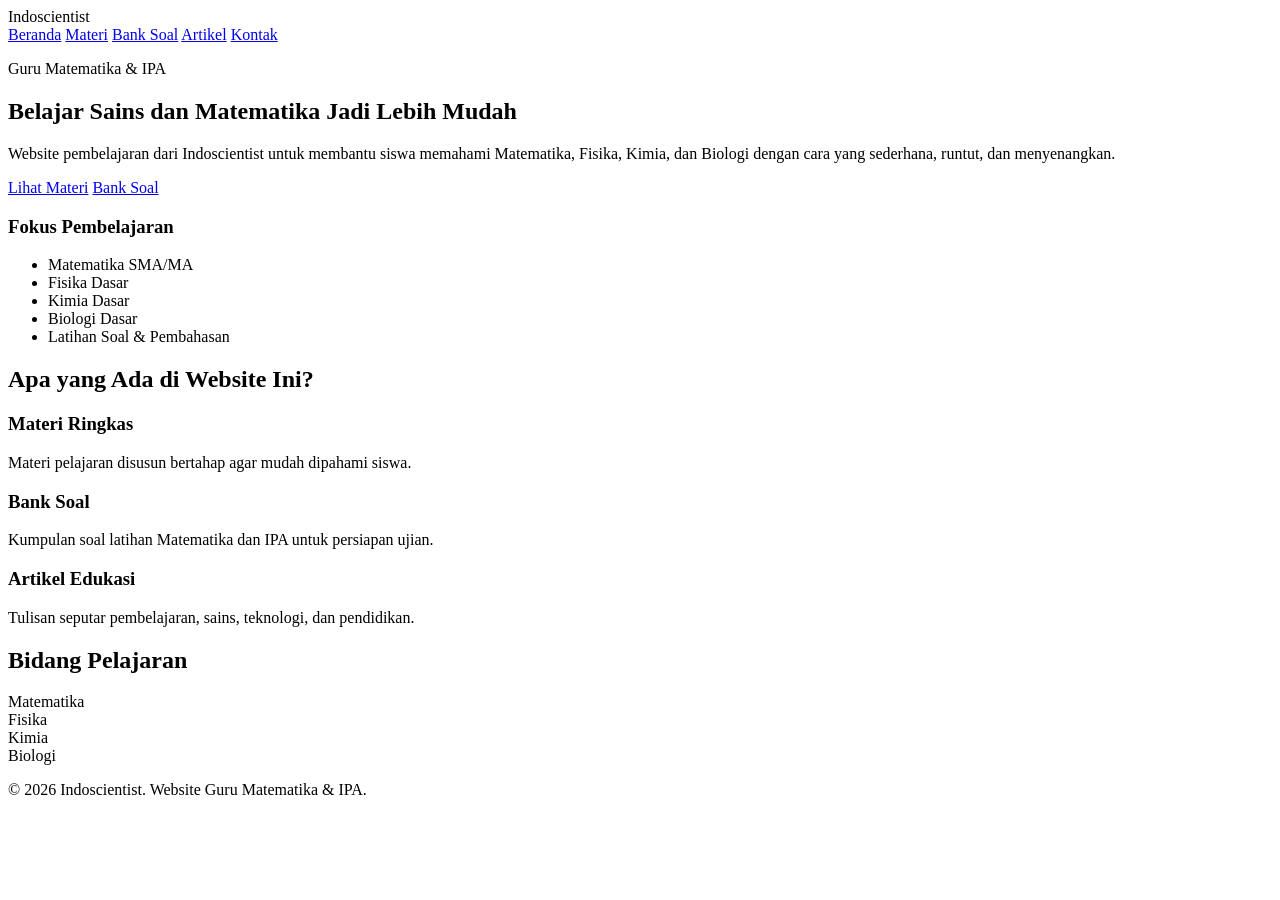
==== index.html @ 5d85f23a "Create index.html" ====
<!DOCTYPE html>
<html lang="id">
<head>
  <meta charset="UTF-8" />
  <meta name="viewport" content="width=device-width, initial-scale=1.0" />
  <title>Indoscientist | Guru Matematika & IPA</title>
  <link rel="stylesheet" href="css/style.css" />
</head>
<body>

  <header class="navbar">
    <div class="logo">Indoscientist</div>
    <nav>
      <a href="index.html">Beranda</a>
      <a href="materi.html">Materi</a>
      <a href="bank-soal.html">Bank Soal</a>
      <a href="artikel.html">Artikel</a>
      <a href="kontak.html">Kontak</a>
    </nav>
  </header>

  <section class="hero">
    <div class="hero-text">
      <p class="badge">Guru Matematika & IPA</p>
      <h1>Belajar Sains dan Matematika Jadi Lebih Mudah</h1>
      <p>
        Website pembelajaran dari Indoscientist untuk membantu siswa memahami
        Matematika, Fisika, Kimia, dan Biologi dengan cara yang sederhana,
        runtut, dan menyenangkan.
      </p>
      <div class="hero-buttons">
        <a href="materi.html" class="btn-primary">Lihat Materi</a>
        <a href="bank-soal.html" class="btn-secondary">Bank Soal</a>
      </div>
    </div>

    <div class="hero-card">
      <h3>Fokus Pembelajaran</h3>
      <ul>
        <li>Matematika SMA/MA</li>
        <li>Fisika Dasar</li>
        <li>Kimia Dasar</li>
        <li>Biologi Dasar</li>
        <li>Latihan Soal & Pembahasan</li>
      </ul>
    </div>
  </section>

  <section class="features">
    <h2>Apa yang Ada di Website Ini?</h2>

    <div class="feature-grid">
      <div class="feature-card">
        <h3>Materi Ringkas</h3>
        <p>Materi pelajaran disusun bertahap agar mudah dipahami siswa.</p>
      </div>

      <div class="feature-card">
        <h3>Bank Soal</h3>
        <p>Kumpulan soal latihan Matematika dan IPA untuk persiapan ujian.</p>
      </div>

      <div class="feature-card">
        <h3>Artikel Edukasi</h3>
        <p>Tulisan seputar pembelajaran, sains, teknologi, dan pendidikan.</p>
      </div>
    </div>
  </section>

  <section class="subjects">
    <h2>Bidang Pelajaran</h2>

    <div class="subject-grid">
      <div class="subject-card">Matematika</div>
      <div class="subject-card">Fisika</div>
      <div class="subject-card">Kimia</div>
      <div class="subject-card">Biologi</div>
    </div>
  </section>

  <footer>
    <p>&copy; 2026 Indoscientist. Website Guru Matematika & IPA.</p>
  </footer>

</body>
</html>
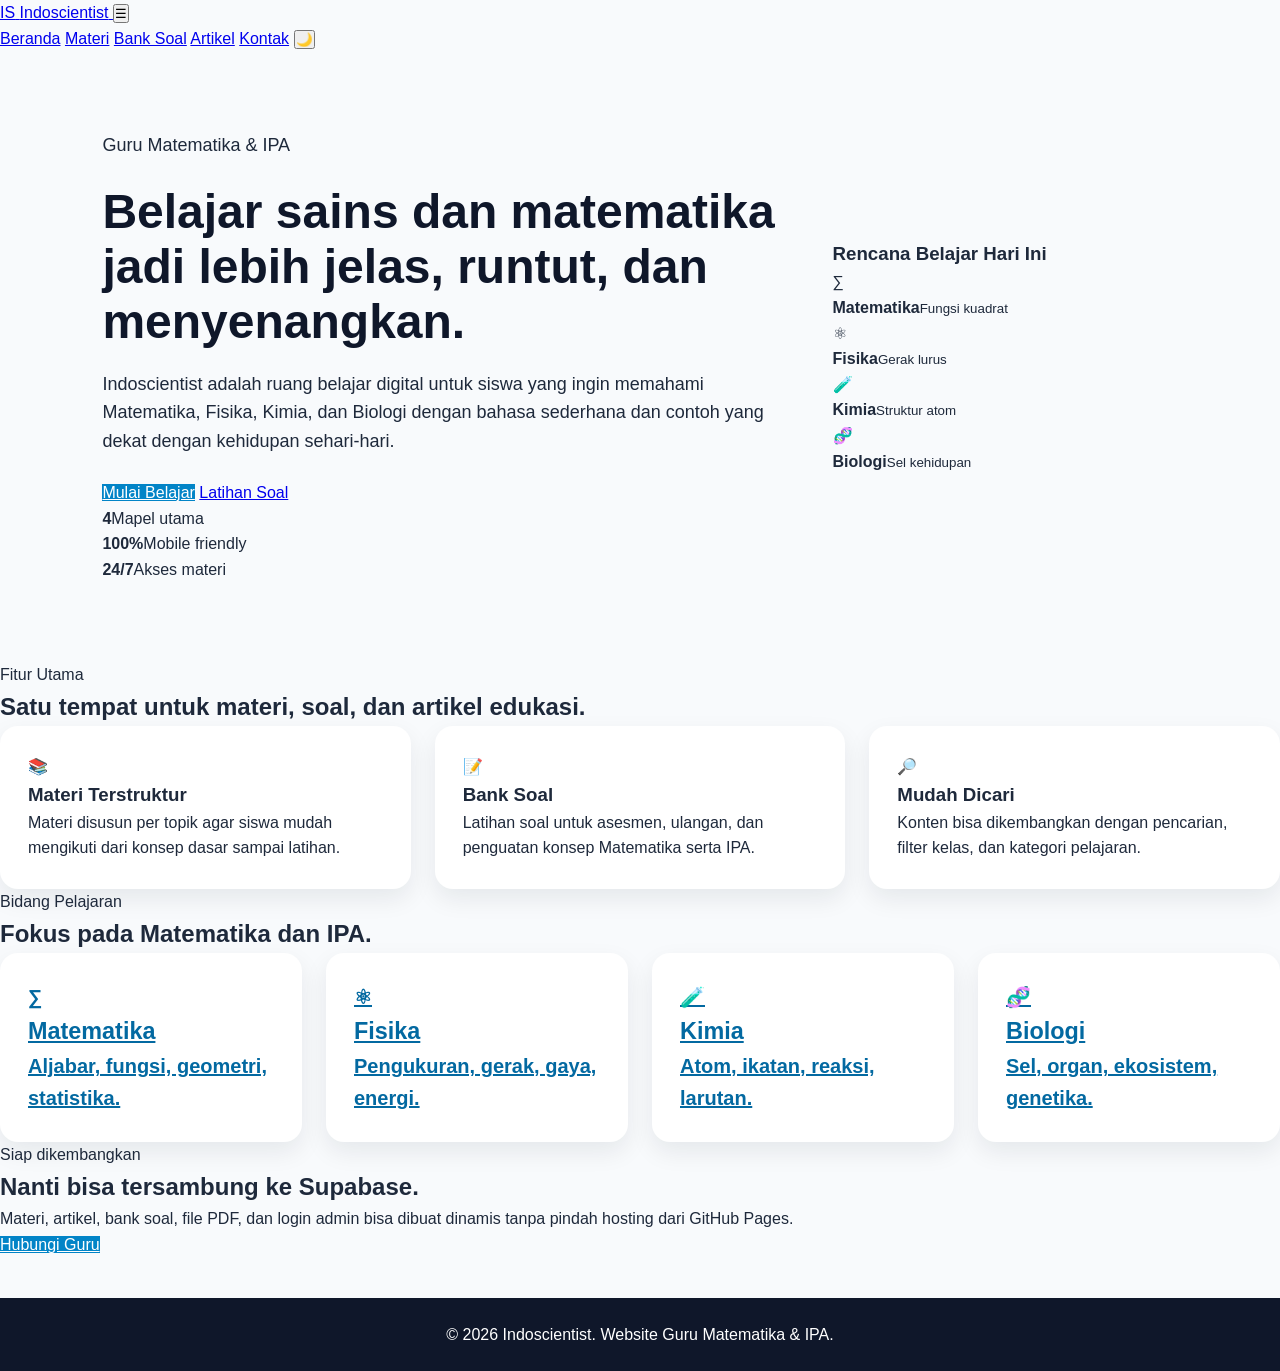
==== commit 192d5f22: "Add files via upload" ====
--- a/index.html
+++ b/index.html
@@ -3,84 +3,108 @@
 <head>
   <meta charset="UTF-8" />
   <meta name="viewport" content="width=device-width, initial-scale=1.0" />
+  <meta name="description" content="Website pembelajaran Indoscientist untuk materi Matematika dan IPA." />
   <title>Indoscientist | Guru Matematika & IPA</title>
+  <link rel="preconnect" href="https://fonts.googleapis.com">
+  <link rel="preconnect" href="https://fonts.gstatic.com" crossorigin>
+  <link href="https://fonts.googleapis.com/css2?family=Inter:wght@400;500;600;700;800&display=swap" rel="stylesheet">
   <link rel="stylesheet" href="css/style.css" />
 </head>
 <body>
+  <header class="site-header">
+    <a class="brand" href="index.html">
+      <span class="brand-mark">IS</span>
+      <span>Indoscientist</span>
+    </a>
 
-  <header class="navbar">
-    <div class="logo">Indoscientist</div>
-    <nav>
-      <a href="index.html">Beranda</a>
+    <button class="nav-toggle" id="navToggle" aria-label="Buka menu">☰</button>
+
+    <nav class="site-nav" id="siteNav">
+      <a href="index.html" class="active">Beranda</a>
       <a href="materi.html">Materi</a>
       <a href="bank-soal.html">Bank Soal</a>
       <a href="artikel.html">Artikel</a>
       <a href="kontak.html">Kontak</a>
+      <button class="theme-toggle" id="themeToggle" type="button">🌙</button>
     </nav>
   </header>
 
-  <section class="hero">
-    <div class="hero-text">
-      <p class="badge">Guru Matematika & IPA</p>
-      <h1>Belajar Sains dan Matematika Jadi Lebih Mudah</h1>
-      <p>
-        Website pembelajaran dari Indoscientist untuk membantu siswa memahami
-        Matematika, Fisika, Kimia, dan Biologi dengan cara yang sederhana,
-        runtut, dan menyenangkan.
-      </p>
-      <div class="hero-buttons">
-        <a href="materi.html" class="btn-primary">Lihat Materi</a>
-        <a href="bank-soal.html" class="btn-secondary">Bank Soal</a>
-      </div>
-    </div>
-
-    <div class="hero-card">
-      <h3>Fokus Pembelajaran</h3>
-      <ul>
-        <li>Matematika SMA/MA</li>
-        <li>Fisika Dasar</li>
-        <li>Kimia Dasar</li>
-        <li>Biologi Dasar</li>
-        <li>Latihan Soal & Pembahasan</li>
-      </ul>
-    </div>
-  </section>
-
-  <section class="features">
-    <h2>Apa yang Ada di Website Ini?</h2>
-
-    <div class="feature-grid">
-      <div class="feature-card">
-        <h3>Materi Ringkas</h3>
-        <p>Materi pelajaran disusun bertahap agar mudah dipahami siswa.</p>
+  <main>
+    <section class="hero section">
+      <div class="hero-content reveal">
+        <p class="eyebrow">Guru Matematika & IPA</p>
+        <h1>Belajar sains dan matematika jadi lebih jelas, runtut, dan menyenangkan.</h1>
+        <p class="hero-subtitle">
+          Indoscientist adalah ruang belajar digital untuk siswa yang ingin memahami Matematika, Fisika, Kimia, dan Biologi dengan bahasa sederhana dan contoh yang dekat dengan kehidupan sehari-hari.
+        </p>
+        <div class="hero-actions">
+          <a href="materi.html" class="btn btn-primary">Mulai Belajar</a>
+          <a href="bank-soal.html" class="btn btn-ghost">Latihan Soal</a>
+        </div>
+        <div class="stats-row">
+          <div><strong>4</strong><span>Mapel utama</span></div>
+          <div><strong>100%</strong><span>Mobile friendly</span></div>
+          <div><strong>24/7</strong><span>Akses materi</span></div>
+        </div>
       </div>
 
-      <div class="feature-card">
-        <h3>Bank Soal</h3>
-        <p>Kumpulan soal latihan Matematika dan IPA untuk persiapan ujian.</p>
+      <div class="hero-visual reveal">
+        <div class="orb orb-one"></div>
+        <div class="orb orb-two"></div>
+        <div class="dashboard-card main-card">
+          <div class="card-topline">
+            <span></span><span></span><span></span>
+          </div>
+          <h3>Rencana Belajar Hari Ini</h3>
+          <div class="lesson-list">
+            <div class="lesson-item"><span>∑</span><div><b>Matematika</b><small>Fungsi kuadrat</small></div></div>
+            <div class="lesson-item"><span>⚛</span><div><b>Fisika</b><small>Gerak lurus</small></div></div>
+            <div class="lesson-item"><span>🧪</span><div><b>Kimia</b><small>Struktur atom</small></div></div>
+            <div class="lesson-item"><span>🧬</span><div><b>Biologi</b><small>Sel kehidupan</small></div></div>
+          </div>
+        </div>
       </div>
+    </section>
 
-      <div class="feature-card">
-        <h3>Artikel Edukasi</h3>
-        <p>Tulisan seputar pembelajaran, sains, teknologi, dan pendidikan.</p>
+    <section class="section">
+      <div class="section-heading reveal">
+        <p class="eyebrow">Fitur Utama</p>
+        <h2>Satu tempat untuk materi, soal, dan artikel edukasi.</h2>
       </div>
-    </div>
-  </section>
+      <div class="feature-grid">
+        <article class="feature-card reveal"><div class="icon">📚</div><h3>Materi Terstruktur</h3><p>Materi disusun per topik agar siswa mudah mengikuti dari konsep dasar sampai latihan.</p></article>
+        <article class="feature-card reveal"><div class="icon">📝</div><h3>Bank Soal</h3><p>Latihan soal untuk asesmen, ulangan, dan penguatan konsep Matematika serta IPA.</p></article>
+        <article class="feature-card reveal"><div class="icon">🔎</div><h3>Mudah Dicari</h3><p>Konten bisa dikembangkan dengan pencarian, filter kelas, dan kategori pelajaran.</p></article>
+      </div>
+    </section>
 
-  <section class="subjects">
-    <h2>Bidang Pelajaran</h2>
+    <section class="section subjects-section">
+      <div class="section-heading reveal">
+        <p class="eyebrow">Bidang Pelajaran</p>
+        <h2>Fokus pada Matematika dan IPA.</h2>
+      </div>
+      <div class="subject-grid">
+        <a class="subject-card reveal" href="materi.html"><span>∑</span><h3>Matematika</h3><p>Aljabar, fungsi, geometri, statistika.</p></a>
+        <a class="subject-card reveal" href="materi.html"><span>⚛</span><h3>Fisika</h3><p>Pengukuran, gerak, gaya, energi.</p></a>
+        <a class="subject-card reveal" href="materi.html"><span>🧪</span><h3>Kimia</h3><p>Atom, ikatan, reaksi, larutan.</p></a>
+        <a class="subject-card reveal" href="materi.html"><span>🧬</span><h3>Biologi</h3><p>Sel, organ, ekosistem, genetika.</p></a>
+      </div>
+    </section>
 
-    <div class="subject-grid">
-      <div class="subject-card">Matematika</div>
-      <div class="subject-card">Fisika</div>
-      <div class="subject-card">Kimia</div>
-      <div class="subject-card">Biologi</div>
-    </div>
-  </section>
+    <section class="cta section reveal">
+      <div>
+        <p class="eyebrow">Siap dikembangkan</p>
+        <h2>Nanti bisa tersambung ke Supabase.</h2>
+        <p>Materi, artikel, bank soal, file PDF, dan login admin bisa dibuat dinamis tanpa pindah hosting dari GitHub Pages.</p>
+      </div>
+      <a class="btn btn-primary" href="kontak.html">Hubungi Guru</a>
+    </section>
+  </main>
 
-  <footer>
-    <p>&copy; 2026 Indoscientist. Website Guru Matematika & IPA.</p>
+  <footer class="site-footer">
+    <p>© 2026 Indoscientist. Website Guru Matematika & IPA.</p>
   </footer>
 
+  <script src="js/app.js"></script>
 </body>
 </html>
--- a/css/style.css
+++ b/css/style.css
@@ -0,0 +1,287 @@
+* {
+  margin: 0;
+  padding: 0;
+  box-sizing: border-box;
+  font-family: Arial, sans-serif;
+}
+
+body {
+  background: #f8fafc;
+  color: #1e293b;
+  line-height: 1.6;
+}
+
+.navbar {
+  background: #0f172a;
+  color: white;
+  padding: 18px 8%;
+  display: flex;
+  justify-content: space-between;
+  align-items: center;
+}
+
+.logo {
+  font-size: 24px;
+  font-weight: bold;
+}
+
+.navbar nav a {
+  color: white;
+  text-decoration: none;
+  margin-left: 24px;
+  font-weight: 500;
+}
+
+.navbar nav a:hover {
+  color: #38bdf8;
+}
+
+.hero {
+  padding: 80px 8%;
+  display: grid;
+  grid-template-columns: 2fr 1fr;
+  gap: 40px;
+  align-items: center;
+}
+
+.badge {
+  display: inline-block;
+  background: #e0f2fe;
+  color: #0369a1;
+  padding: 8px 14px;
+  border-radius: 999px;
+  font-weight: bold;
+  margin-bottom: 16px;
+}
+
+.hero h1 {
+  font-size: 48px;
+  line-height: 1.15;
+  margin-bottom: 20px;
+  color: #0f172a;
+}
+
+.hero p {
+  font-size: 18px;
+  margin-bottom: 24px;
+}
+
+.hero-buttons a {
+  display: inline-block;
+  padding: 12px 20px;
+  border-radius: 10px;
+  text-decoration: none;
+  margin-right: 12px;
+  font-weight: bold;
+}
+
+.btn-primary {
+  background: #0284c7;
+  color: white;
+}
+
+.btn-secondary {
+  background: white;
+  color: #0284c7;
+  border: 1px solid #0284c7;
+}
+
+.hero-card,
+.feature-card,
+.subject-card {
+  background: white;
+  border-radius: 18px;
+  padding: 28px;
+  box-shadow: 0 10px 25px rgba(15, 23, 42, 0.08);
+}
+
+.hero-card h3 {
+  margin-bottom: 14px;
+}
+
+.hero-card ul {
+  padding-left: 20px;
+}
+
+.features,
+.subjects {
+  padding: 60px 8%;
+  text-align: center;
+}
+
+.features h2,
+.subjects h2 {
+  font-size: 32px;
+  margin-bottom: 32px;
+  color: #0f172a;
+}
+
+.feature-grid,
+.subject-grid {
+  display: grid;
+  grid-template-columns: repeat(3, 1fr);
+  gap: 24px;
+}
+
+.subject-grid {
+  grid-template-columns: repeat(4, 1fr);
+}
+
+.subject-card {
+  font-size: 20px;
+  font-weight: bold;
+  color: #0369a1;
+}
+
+footer {
+  background: #0f172a;
+  color: white;
+  text-align: center;
+  padding: 24px;
+  margin-top: 40px;
+}
+
+@media (max-width: 768px) {
+  .navbar {
+    flex-direction: column;
+    gap: 14px;
+  }
+
+  .navbar nav a {
+    margin: 0 8px;
+    font-size: 14px;
+  }
+
+  .hero {
+    grid-template-columns: 1fr;
+    padding: 50px 6%;
+  }
+
+  .hero h1 {
+    font-size: 34px;
+  }
+
+  .feature-grid,
+  .subject-grid {
+    grid-template-columns: 1fr;
+  }
+}
+
+.page-header {
+  padding: 70px 8% 40px;
+  text-align: center;
+}
+
+.page-header h1 {
+  font-size: 42px;
+  color: #0f172a;
+  margin-bottom: 16px;
+}
+
+.page-header p {
+  max-width: 720px;
+  margin: 0 auto;
+  font-size: 18px;
+}
+
+.filter-section {
+  padding: 10px 8% 30px;
+  text-align: center;
+}
+
+.filter-btn {
+  border: none;
+  background: white;
+  color: #0369a1;
+  padding: 10px 16px;
+  margin: 6px;
+  border-radius: 999px;
+  font-weight: bold;
+  cursor: pointer;
+  box-shadow: 0 6px 16px rgba(15, 23, 42, 0.08);
+}
+
+.filter-btn.active,
+.filter-btn:hover {
+  background: #0284c7;
+  color: white;
+}
+
+.content-grid {
+  padding: 30px 8% 70px;
+  display: grid;
+  grid-template-columns: repeat(4, 1fr);
+  gap: 24px;
+}
+
+.content-card {
+  background: white;
+  padding: 24px;
+  border-radius: 18px;
+  box-shadow: 0 10px 25px rgba(15, 23, 42, 0.08);
+  text-align: left;
+}
+
+.content-card h3 {
+  margin: 14px 0 10px;
+  color: #0f172a;
+}
+
+.content-card p {
+  font-size: 15px;
+  margin-bottom: 18px;
+}
+
+.label {
+  display: inline-block;
+  padding: 6px 10px;
+  border-radius: 999px;
+  font-size: 13px;
+  font-weight: bold;
+}
+
+.label.matematika {
+  background: #dbeafe;
+  color: #1d4ed8;
+}
+
+.label.fisika {
+  background: #e0f2fe;
+  color: #0369a1;
+}
+
+.label.kimia {
+  background: #dcfce7;
+  color: #15803d;
+}
+
+.label.biologi {
+  background: #fef3c7;
+  color: #92400e;
+}
+
+.read-link {
+  color: #0284c7;
+  font-weight: bold;
+  text-decoration: none;
+}
+
+.read-link:hover {
+  text-decoration: underline;
+}
+
+@media (max-width: 1024px) {
+  .content-grid {
+    grid-template-columns: repeat(2, 1fr);
+  }
+}
+
+@media (max-width: 768px) {
+  .page-header h1 {
+    font-size: 32px;
+  }
+
+  .content-grid {
+    grid-template-columns: 1fr;
+  }
+}
